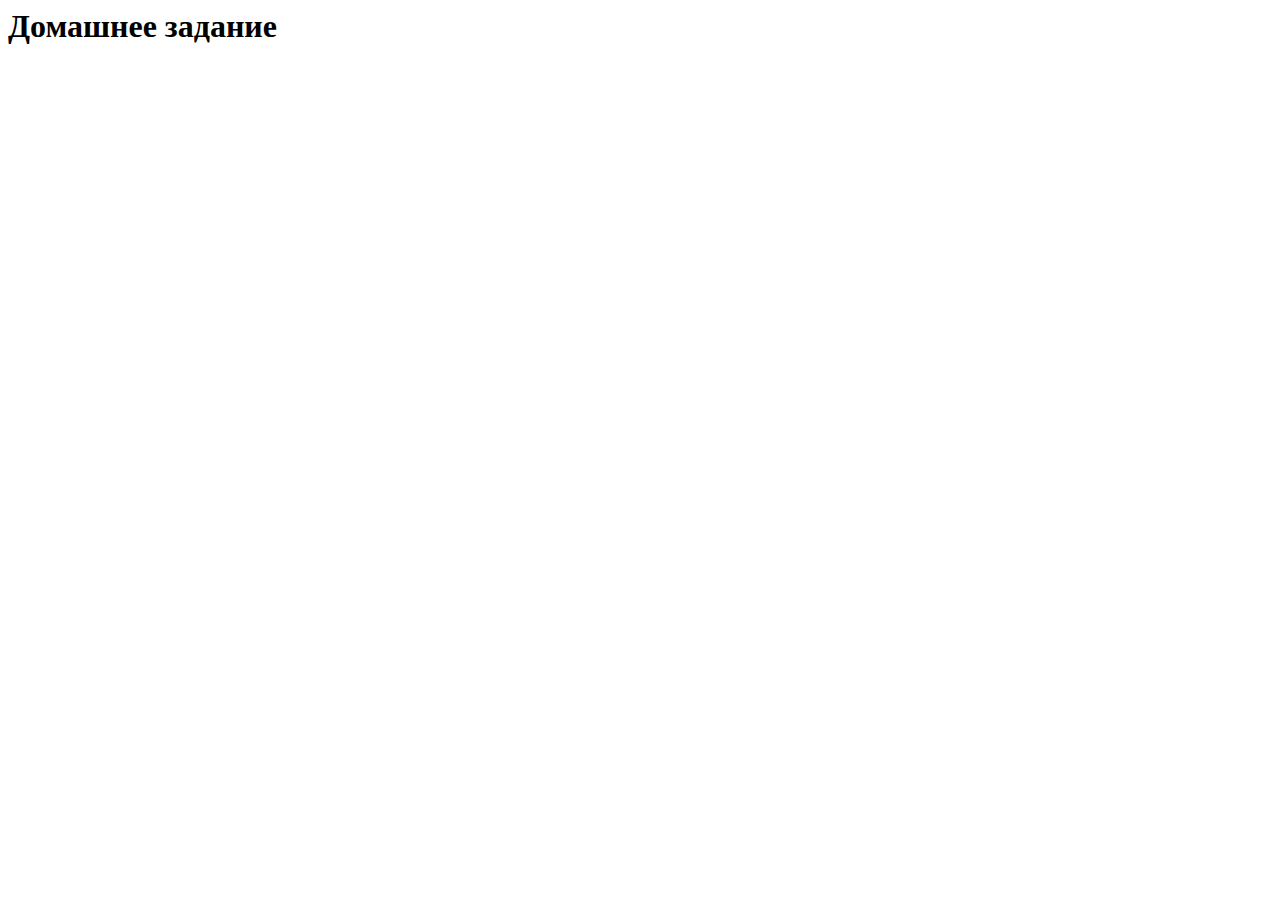
==== index.html @ 346a9e6a "шапка сайта" ====
<html lang="en">
<head>
    <meta charset="UTF-8">
    <meta name="viewport" content="width=device-width, initial-scale=1.0">
    <title>homework1</title>
</head>
<body>
    <h1>Домашнее задание</h1>
    
</body>
</html>
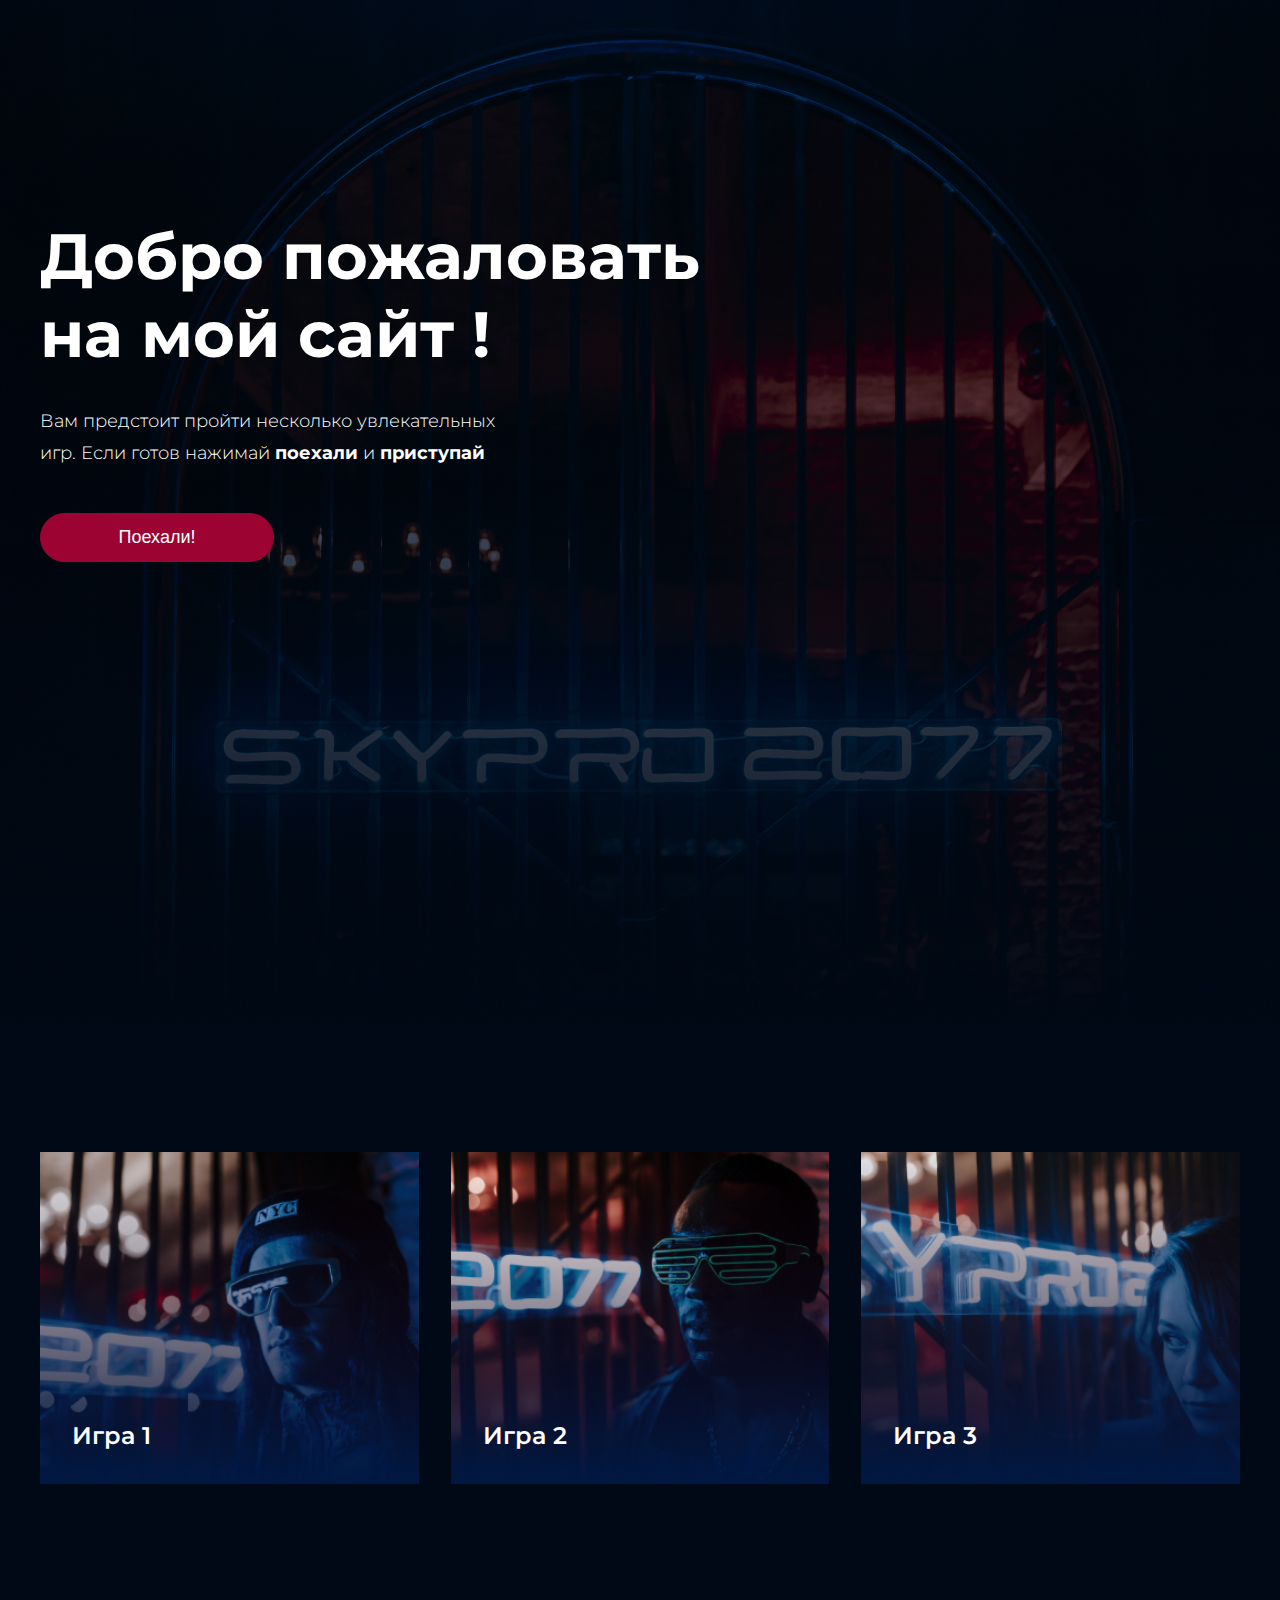
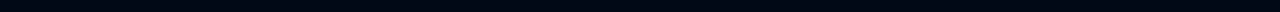
==== commit f9dd0454: "создание сайта" ====
--- a/index.html
+++ b/index.html
@@ -3,9 +3,24 @@
     <meta charset="UTF-8">
     <meta name="viewport" content="width=device-width, initial-scale=1.0">
     <title>homework1</title>
+    <link rel="preconnect" href="https://fonts.googleapis.com">
+    <link rel="preconnect" href="https://fonts.gstatic.com" crossorigin>
+    <link href="https://fonts.googleapis.com/css2?family=Montserrat:wght@300;400;600;700&family=Poppins:wght@600&family=Roboto&display=swap" rel="stylesheet">
+    <link rel="stylesheet" href="style.css">
 </head>
 <body>
-    <h1>Домашнее задание</h1>
-    
+  <div class="top center">
+    <header class="top__header"> 
+        <h1 class="top__title">Добро пожаловать <br> на мой сайт !</h1>
+            <p class="text">Вам предстоит пройти несколько увлекательных игр. Если готов нажимай <span class="text__world">поехали</span> и <span class="text__world">приступай</span>
+            </p>
+            <button class="top__button" type="submit">Поехали!</button>
+    </header>
+  </div>
+  <div class="for center">
+    <div class="for__item for__item_1">Игра 1</div>
+    <div class="for__item for__item_2">Игра 2</div>
+    <div class="for__item for__item_3">Игра 3</div>
+  </div>
 </body>
 </html>--- a/style.css
+++ b/style.css
@@ -0,0 +1,111 @@
+* {
+  margin: 0;
+  padding: 0;
+}
+
+body {
+  font-family: "Montserrat", sans-serif;
+}
+
+.center {
+  padding-left: calc(50% - 600px);
+  padding-right: calc(50% - 600px);
+}
+
+a {
+  text-decoration: none;
+}
+
+.top {
+  height: 1024px;
+  background-image: url(img/top.jpg);
+  background-repeat: no-repeat;
+  background-position: center;
+  background-size: cover;
+}
+.top__haeder {
+  display: flex;
+  flex-direction: column;
+  justify-content: center;
+  flex-wrap: wrap;
+}
+.top__title {
+  color: #FFF;
+  font-size: 64px;
+  font-weight: 700;
+  padding-top: 217px;
+  padding-bottom: 32px;
+}
+.top__button {
+  width: 234px;
+  height: 49px;
+  font-size: 18px;
+  border: 1px solid #9C0332;
+  border-radius: 30px;
+  background: #9C0332;
+  color: #FFF;
+  box-sizing: border-box;
+  text-align: center;
+  outline: none;
+}
+
+.text {
+  width: 481px;
+  color: #FFF;
+  font-size: 18px;
+  font-weight: 300;
+  line-height: 32px;
+  margin-bottom: 44px;
+}
+.text__world {
+  color: #FFF;
+  font-size: 18px;
+  font-weight: 700;
+  line-height: 32px;
+}
+
+.for {
+  background-image: url(img/for.jpg);
+  background-repeat: no-repeat;
+  background-position: center;
+  background-size: cover;
+  display: grid;
+  gap: 32px;
+  grid-template-columns: repeat(12, 1fr);
+  padding-top: 128px;
+  padding-bottom: 128px;
+}
+.for__item {
+  height: 300px;
+  color: #FFF;
+  font-size: 24px;
+  font-weight: 600;
+  line-height: 32px;
+  display: flex;
+  padding-bottom: 32px;
+  padding-left: 32px;
+  flex-wrap: wrap;
+  align-items: flex-end;
+  justify-content: flex-start;
+}
+.for__item_1 {
+  background-image: url(img/for1.jpg);
+  background-repeat: no-repeat;
+  background-position: center;
+  background-size: cover;
+  grid-column: span 4;
+}
+.for__item_2 {
+  background-image: url(img/for2.jpg);
+  background-repeat: no-repeat;
+  background-position: center;
+  background-size: cover;
+  grid-column: span 4;
+}
+.for__item_3 {
+  background-image: url(img/for3.jpg);
+  background-repeat: no-repeat;
+  background-position: center;
+  background-size: cover;
+  grid-column: span 4;
+}/*# sourceMappingURL=style.css.map */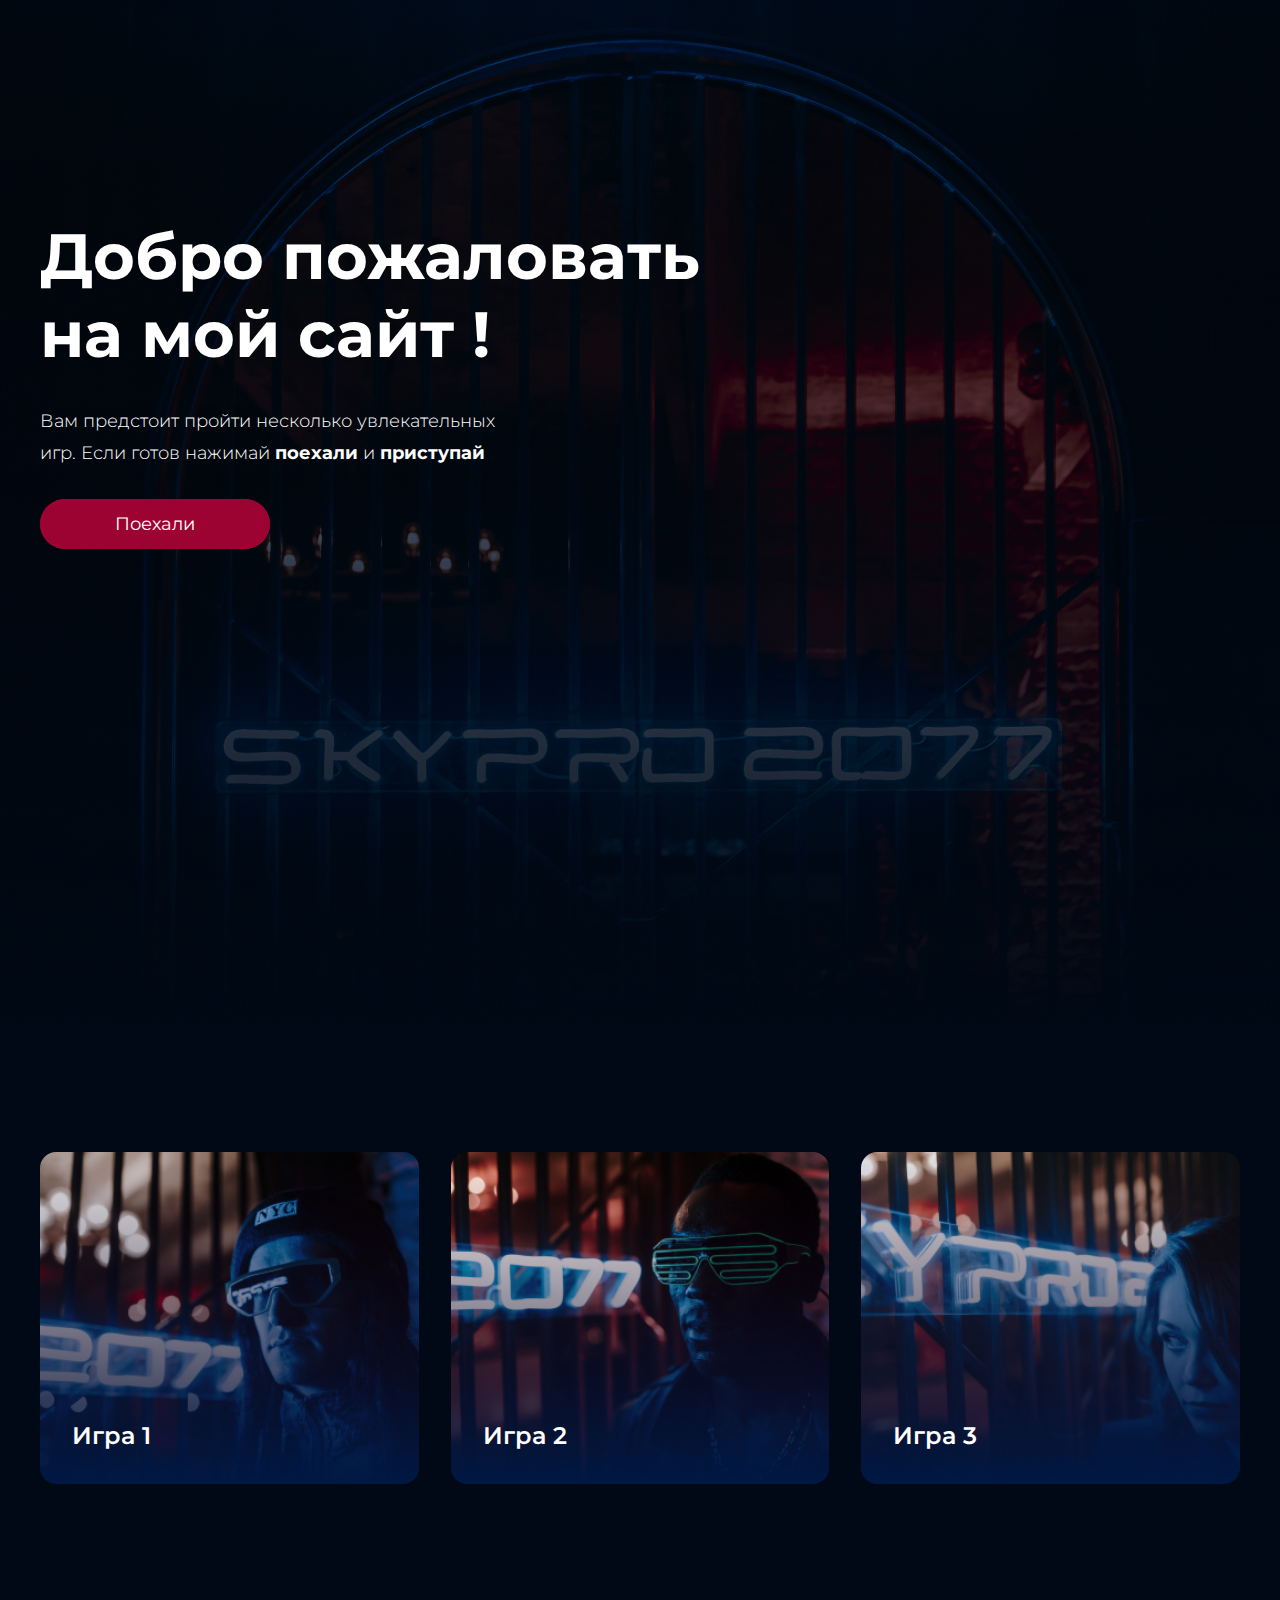
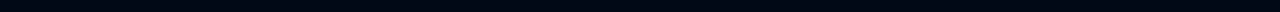
==== commit 1d5940a3: "Исправил кнопку и округления картинок" ====
--- a/index.html
+++ b/index.html
@@ -14,13 +14,16 @@
         <h1 class="top__title">Добро пожаловать <br> на мой сайт !</h1>
             <p class="text">Вам предстоит пройти несколько увлекательных игр. Если готов нажимай <span class="text__world">поехали</span> и <span class="text__world">приступай</span>
             </p>
-            <button class="top__button" type="submit">Поехали!</button>
+            <a class="top__button" href="#games">Поехали</a>
+           
     </header>
   </div>
+  <p><a name="games"></a></p>
   <div class="for center">
-    <div class="for__item for__item_1">Игра 1</div>
-    <div class="for__item for__item_2">Игра 2</div>
-    <div class="for__item for__item_3">Игра 3</div>
+    <a class="for__item for__item_1" href="#">Игра 1</a>
+    <a class="for__item for__item_2" href="#">Игра 2</a>
+    <a class="for__item for__item_3" href="#">Игра 3</a>
   </div>
+  
 </body>
 </html>--- a/style.css
+++ b/style.css
@@ -42,6 +42,7 @@
   font-size: 18px;
   border: 1px solid #9C0332;
   border-radius: 30px;
+  padding: 13px 74px 13px 74px;
   background: #9C0332;
   color: #FFF;
   box-sizing: border-box;
@@ -87,6 +88,7 @@
   flex-wrap: wrap;
   align-items: flex-end;
   justify-content: flex-start;
+  border-radius: 16px;
 }
 .for__item_1 {
   background-image: url(img/for1.jpg);
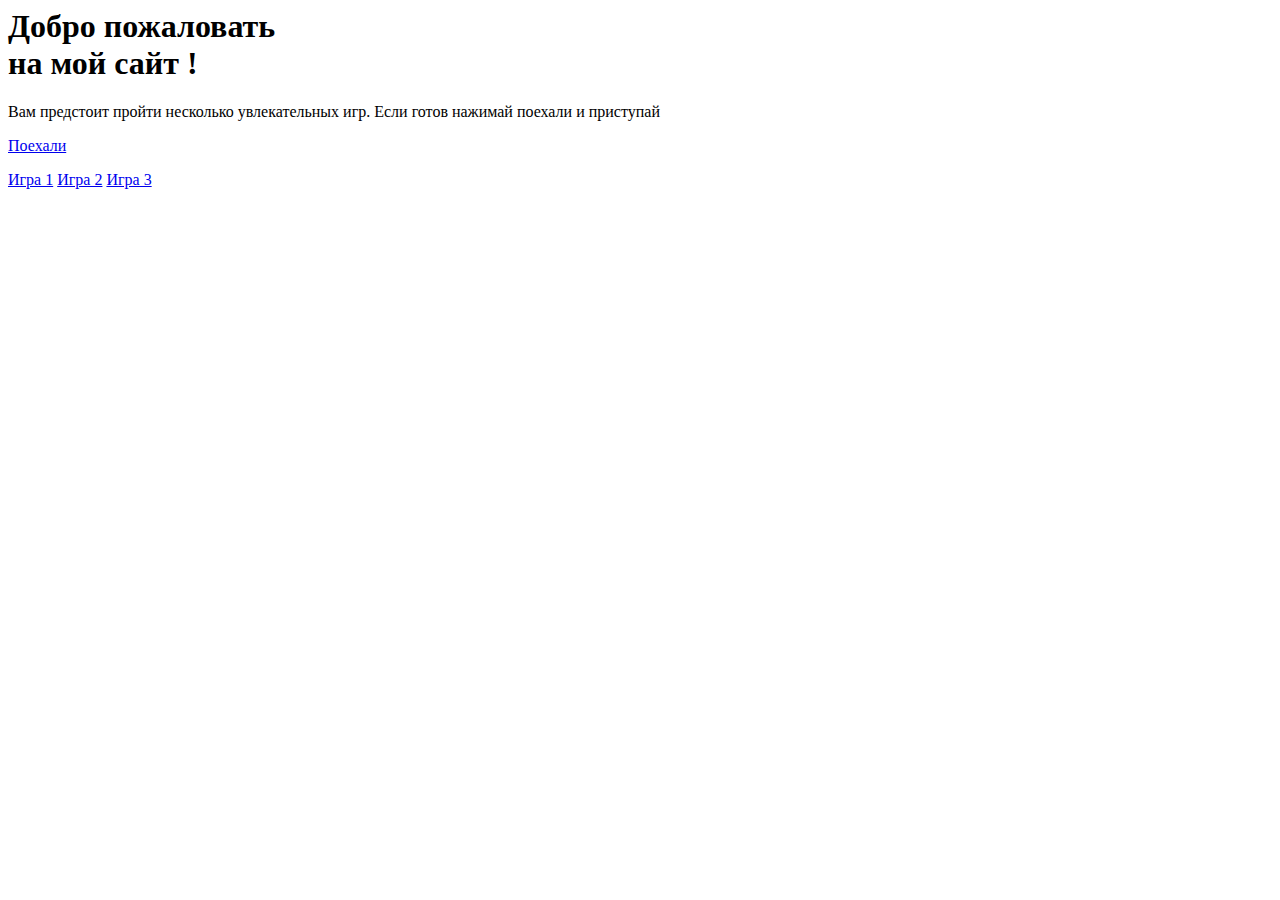
==== commit 0f07a4cb: "HW2 готово" ====
--- a/index.html
+++ b/index.html
@@ -14,8 +14,7 @@
         <h1 class="top__title">Добро пожаловать <br> на мой сайт !</h1>
             <p class="text">Вам предстоит пройти несколько увлекательных игр. Если готов нажимай <span class="text__world">поехали</span> и <span class="text__world">приступай</span>
             </p>
-            <a class="top__button" href="#games">Поехали</a>
-           
+            <a class="top__button" href="#games">Поехали</a>     
     </header>
   </div>
   <p><a name="games"></a></p>
@@ -24,6 +23,7 @@
     <a class="for__item for__item_2" href="#">Игра 2</a>
     <a class="for__item for__item_3" href="#">Игра 3</a>
   </div>
-  
+  <script src="script.js"></script>
+
 </body>
 </html>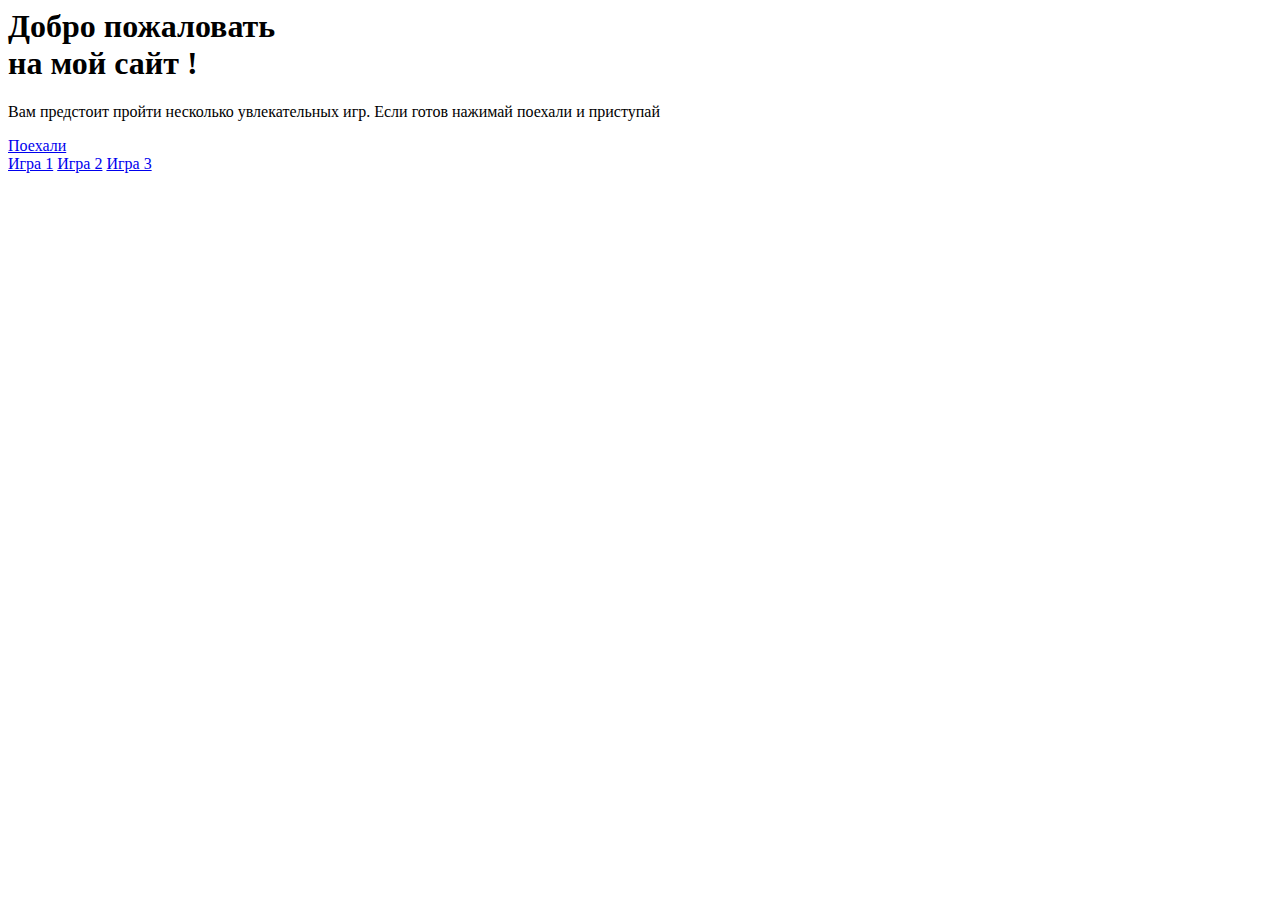
==== commit 43609e0e: "Merge branch 'main' into hw2" ====
--- a/index.html
+++ b/index.html
@@ -17,8 +17,7 @@
             <a class="top__button" href="#games">Поехали</a>     
     </header>
   </div>
-  <p><a name="games"></a></p>
-  <div class="for center">
+  <div class="for center" id="games">
     <a class="for__item for__item_1" href="#">Игра 1</a>
     <a class="for__item for__item_2" href="#">Игра 2</a>
     <a class="for__item for__item_3" href="#">Игра 3</a>
